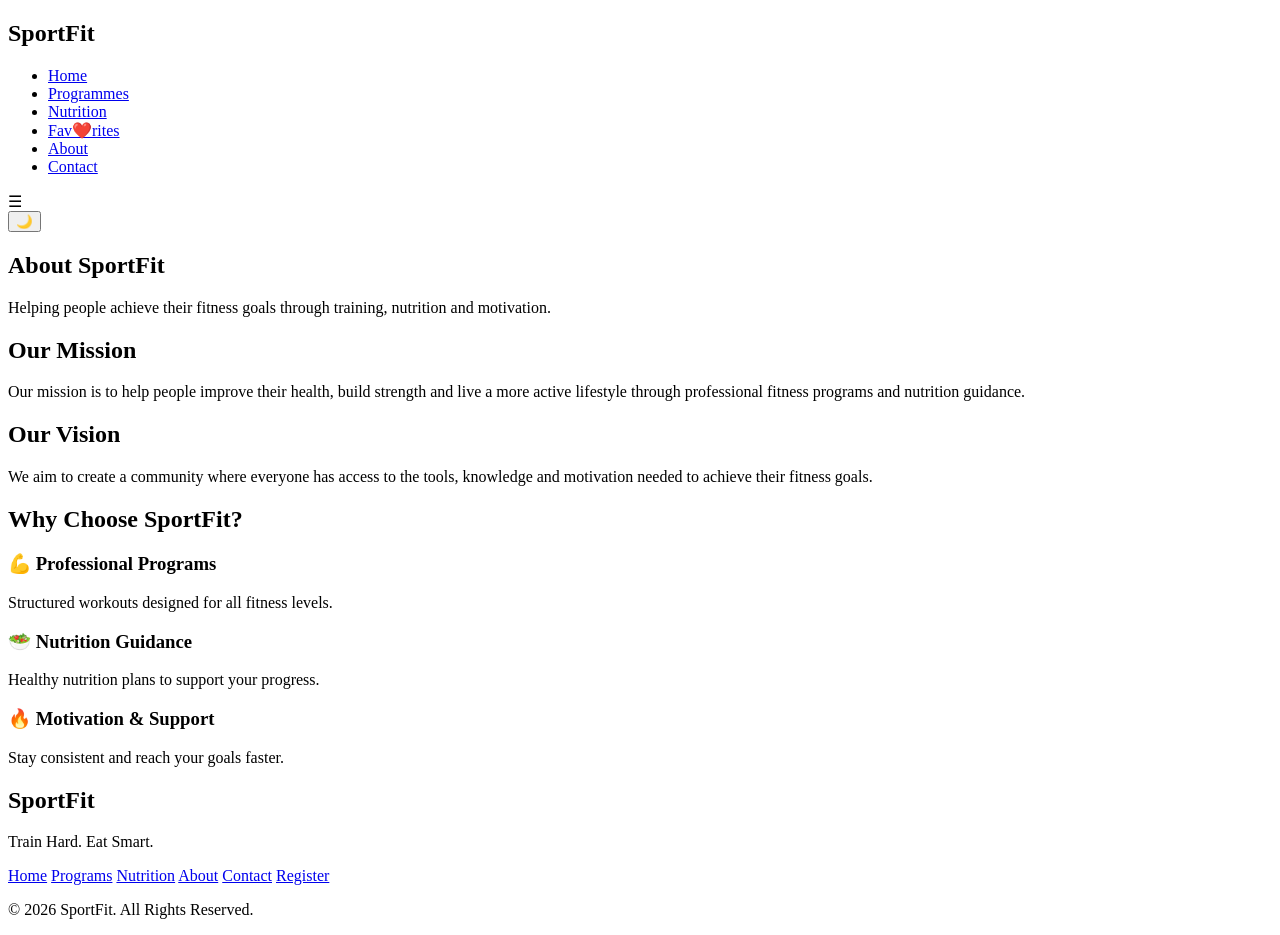
==== about.html @ 79e94fca "Add files via upload" ====
<!DOCTYPE html>
<html lang="en">
<head>
  <meta charset="UTF-8" />
  <meta name="viewport" content="width=device-width, initial-scale=1.0"/>
  <title>SportFit Hub</title>

  <link rel="stylesheet" href="css/style.css">
  <link rel="stylesheet" href="/css/about.css">
</head>
<body>

  <!-- NAVBAR -->
  <header>
  <nav class="navbar">

  <h1 class="logo">SportFit</h1>

  <ul class="nav-links">
    <li><a href="index.html">Home</a></li>
    <li><a href="programmes.html">Programmes</a></li>
    <li><a href="nutrition.html">Nutrition</a></li>
    <li><a href="favorites.html"> Fav❤️rites</a></li>
     <li><a href="about.html">About</a></li>
     <li><a href="contact.html">Contact</a></li>
  </ul>

  <div class="menu-toggle">
    ☰
  </div>
  <button id="themeBtn">
  🌙
</button>

</nav>
  </header>
  <!-- HERO -->

<section class="about-hero">

    <div class="hero-content">

        <h1>About SportFit</h1>

        <p>
            Helping people achieve their fitness goals
            through training, nutrition and motivation.
        </p>

    </div>

</section>

<!-- MISSION -->

<section class="mission">

    <h2>Our Mission</h2>

    <p>
        Our mission is to help people improve their health,
        build strength and live a more active lifestyle through
        professional fitness programs and nutrition guidance.
    </p>

</section>

<!-- VISION -->

<section class="vision">

    <h2>Our Vision</h2>

    <p>
        We aim to create a community where everyone has access
        to the tools, knowledge and motivation needed to achieve
        their fitness goals.
    </p>

</section>

<!-- WHY CHOOSE US -->

<section class="why-us">

    <h2>Why Choose SportFit?</h2>

    <div class="cards-container">

        <div class="card">
            <h3>💪 Professional Programs</h3>
            <p>
                Structured workouts designed for all fitness levels.
            </p>
        </div>

        <div class="card">
            <h3>🥗 Nutrition Guidance</h3>
            <p>
                Healthy nutrition plans to support your progress.
            </p>
        </div>

        <div class="card">
            <h3>🔥 Motivation & Support</h3>
            <p>
                Stay consistent and reach your goals faster.
            </p>
        </div>

    </div>

</section>
<script src="js/theme.js"></script>

<footer>

    <h2>SportFit</h2>

    <p>Train Hard. Eat Smart.</p>

    <div class="footer-links">

        <a href="index.html">Home</a>
        <a href="programmes.html">Programs</a>
        <a href="nutrition.html">Nutrition</a>
        <a href="about.html">About</a>
        <a href="contact.html">Contact</a>
        <a href="register.html">Register</a>

    </div>

    <p class="copyright">
        © 2026 SportFit. All Rights Reserved.
    </p>

</footer>
</body>
</html>
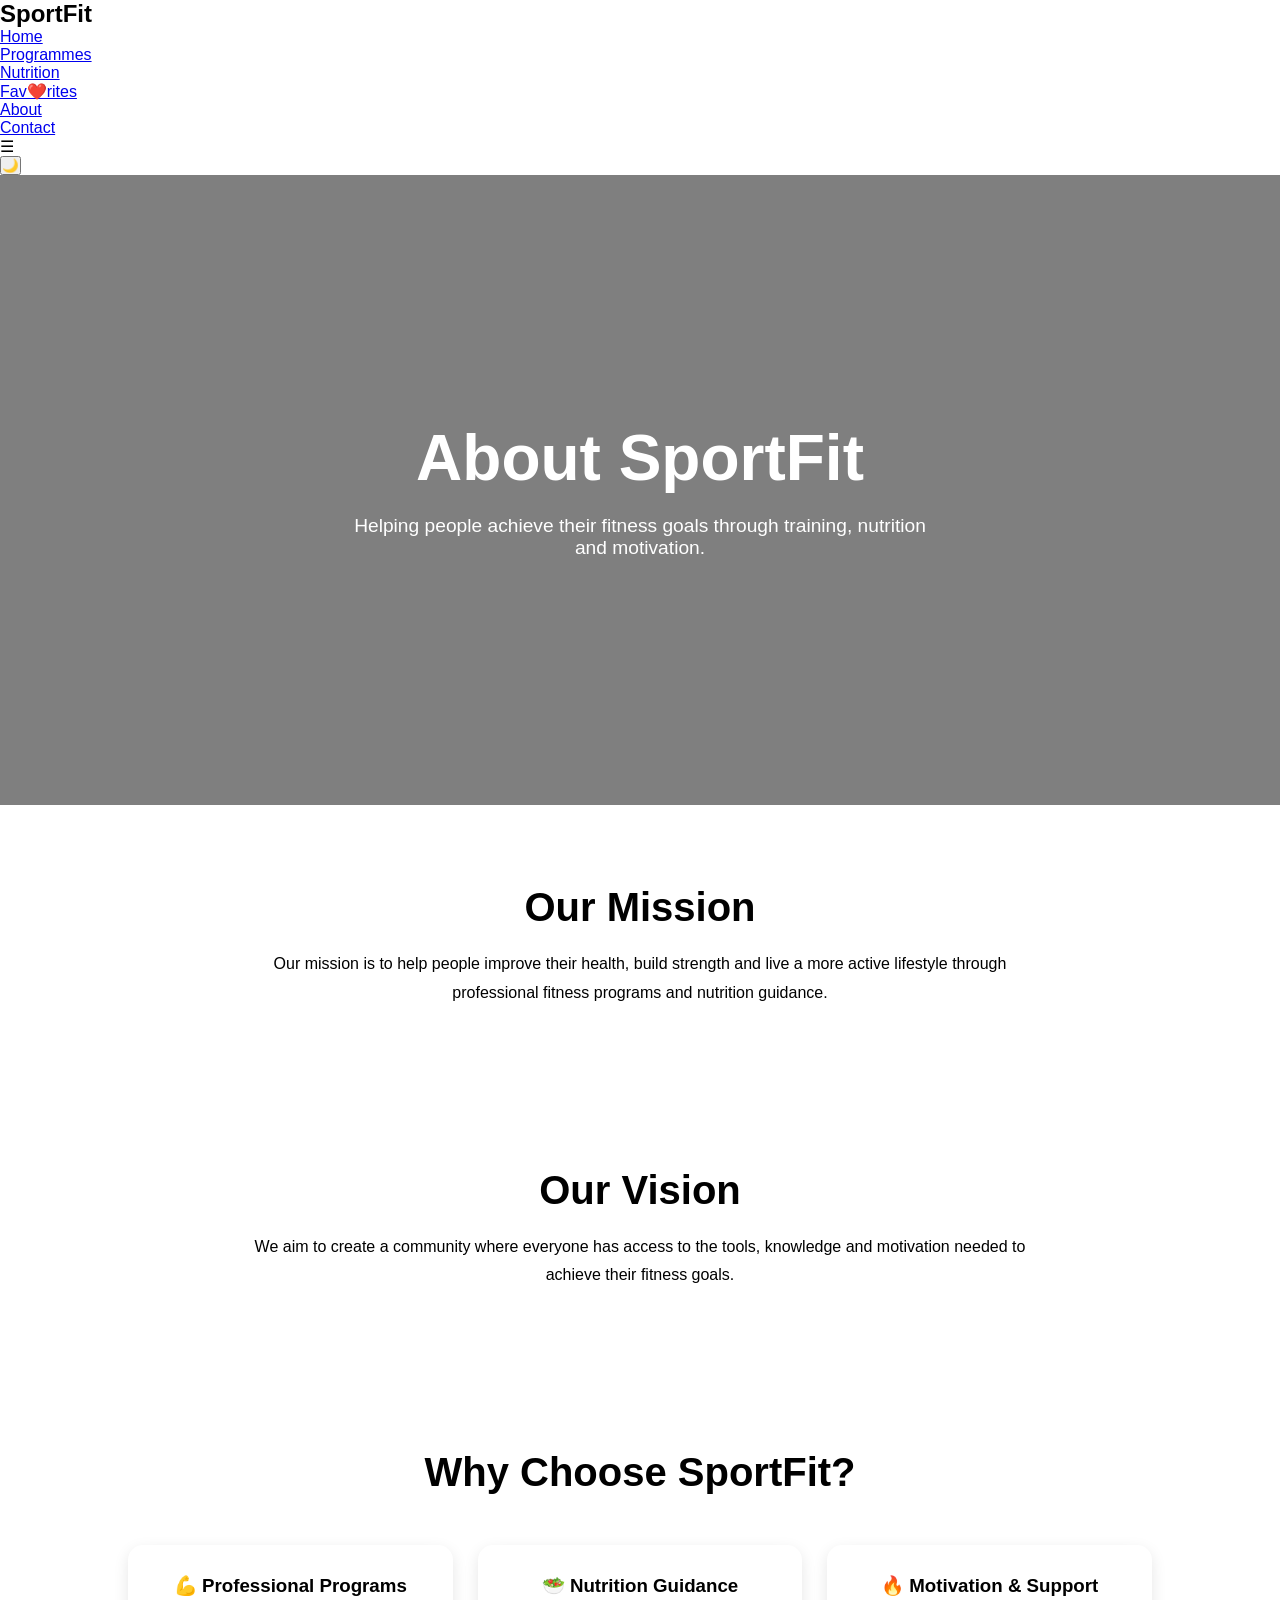
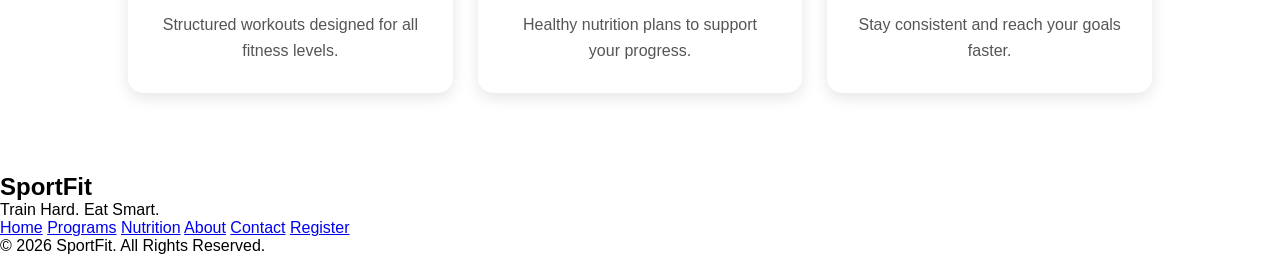
==== commit ee6511b6: "Fix HTML formatting and structure in about.html" ====
--- a/about.html
+++ b/about.html
@@ -6,7 +6,7 @@
   <title>SportFit Hub</title>
 
   <link rel="stylesheet" href="css/style.css">
-  <link rel="stylesheet" href="/css/about.css">
+  <link rel="stylesheet" href="about.css">
 </head>
 <body>
 
@@ -136,4 +136,4 @@
 
 </footer>
 </body>
-</html>+</html>
--- a/about.css
+++ b/about.css
@@ -0,0 +1,120 @@
+*{
+    margin:0;
+    padding:0;
+    box-sizing:border-box;
+    font-family:Arial, Helvetica, sans-serif;
+}
+
+/* HERO */
+
+.about-hero{
+    height:70vh;
+
+    background:
+    linear-gradient(rgba(0,0,0,.5),rgba(0,0,0,.5)),
+    url("https://images.unsplash.com/photo-1517836357463-d25dfeac3438");
+
+    background-size:cover;
+    background-position:center;
+
+    display:flex;
+    justify-content:center;
+    align-items:center;
+
+    text-align:center;
+    color:white;
+}
+
+.hero-content h1{
+    font-size:4rem;
+    margin-bottom:20px;
+}
+
+.hero-content p{
+    max-width:600px;
+    margin:auto;
+    font-size:1.2rem;
+}
+
+/* MISSION */
+
+.mission{
+    padding:80px 10%;
+    text-align:center;
+}
+
+.mission h2{
+    font-size:2.5rem;
+    margin-bottom:20px;
+}
+
+.mission p{
+    max-width:800px;
+    margin:auto;
+    line-height:1.8;
+}
+
+/* VISION */
+
+.vision{
+    padding:80px 10%;
+    text-align:center;
+
+    background:var(--bg-color);
+}
+
+.vision h2{
+    font-size:2.5rem;
+    margin-bottom:20px;
+}
+
+.vision p{
+    max-width:800px;
+    margin:auto;
+    line-height:1.8;
+}
+
+/* WHY US */
+
+.why-us{
+    padding:80px 10%;
+}
+
+.why-us h2{
+    text-align:center;
+    font-size:2.5rem;
+    margin-bottom:50px;
+}
+
+.cards-container{
+    display:grid;
+    grid-template-columns:repeat(auto-fit,minmax(250px,1fr));
+    gap:25px;
+}
+
+.card{
+   background:var(--bg-color);
+
+    padding:30px;
+
+    border-radius:15px;
+
+    text-align:center;
+
+    box-shadow:0 5px 15px rgba(0,0,0,.1);
+
+    transition:.3s;
+}
+
+.card:hover{
+    transform:translateY(-10px);
+}
+
+.card h3{
+    margin-bottom:15px;
+}
+
+.card p{
+    color:#555;
+    line-height:1.6;
+}
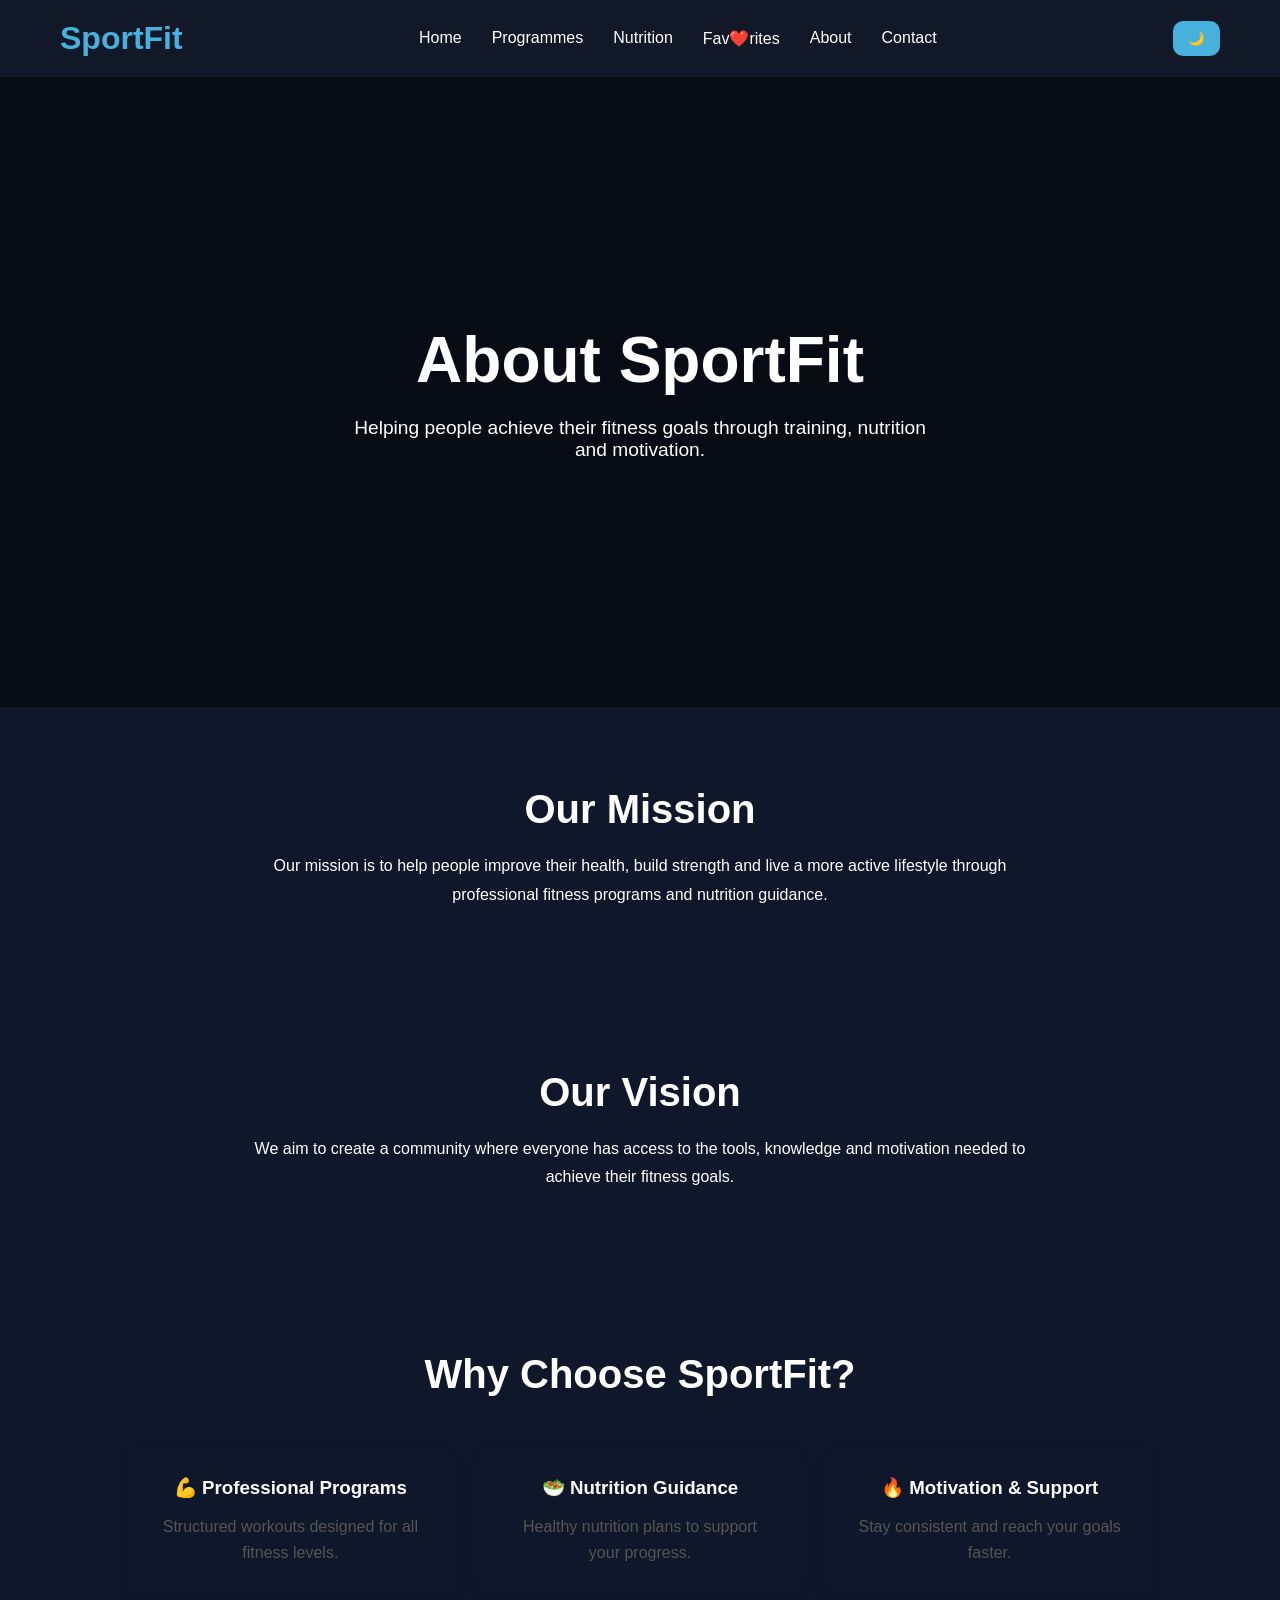
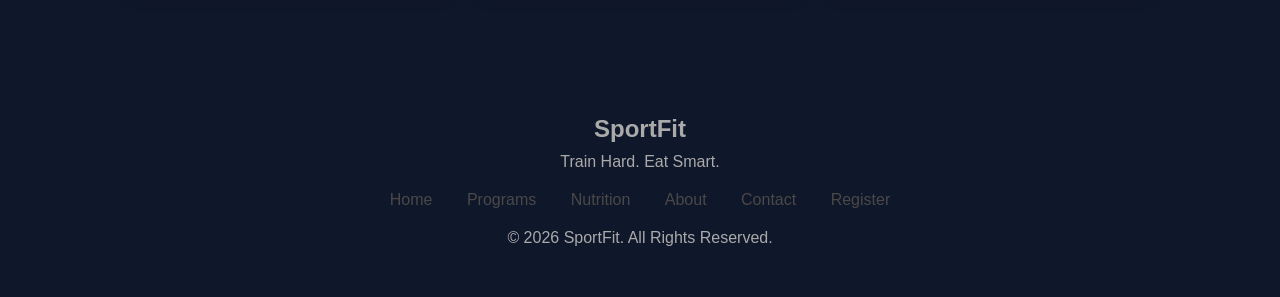
==== commit f0c12588: "Update about.html" ====
--- a/about.html
+++ b/about.html
@@ -5,7 +5,7 @@
   <meta name="viewport" content="width=device-width, initial-scale=1.0"/>
   <title>SportFit Hub</title>
 
-  <link rel="stylesheet" href="css/style.css">
+  <link rel="stylesheet" href="style.css">
   <link rel="stylesheet" href="about.css">
 </head>
 <body>
--- a/style.css
+++ b/style.css
@@ -0,0 +1,591 @@
+*{
+  margin:0;
+  padding:0;
+  box-sizing:border-box;
+  font-family:Arial, Helvetica, sans-serif;
+}
+
+:root{
+
+  --bg-color:#0f172a;
+
+  --text-color:white;
+
+  --nav-color:#111827;
+
+  --card-color:#1e293b;
+
+  --primary-color:#47b0dd;
+
+}
+.light{
+
+  --bg-color:white;
+
+  --text-color:#3265dd;
+
+  --nav-color:#ffffff;
+
+  --card-color:#f7f9fa;
+
+  --primary-color:#1aa8f0;
+
+}
+body{
+
+  background:var(--bg-color);
+
+  color:var(--text-color);
+
+  transition:0.3s;
+
+}
+/* NAVBAR */
+
+.navbar{
+  display:flex;
+  justify-content:space-between;
+  align-items:center;
+
+  padding:20px 60px;
+
+ background:var(--nav-color);
+}
+
+.logo{
+  color:var(--primary-color);
+  font-size:32px;
+}
+
+.nav-links{
+  display:flex;
+  list-style:none;
+  gap:30px;
+}
+
+.nav-links a{
+  text-decoration:none;
+  color:var(--text-color);
+  transition:0.3s;
+}
+
+.nav-links a:hover{
+  color:var(--primary-color);
+}
+
+/* HERO */
+
+.hero{
+  height:90vh;
+
+  display:flex;
+  align-items:center;
+  padding:60px;
+
+  background:
+  linear-gradient(rgba(0,0,0,0.6),
+  rgba(0,0,0,0.7)),
+  url("https://images.unsplash.com/photo-1517836357463-d25dfeac3438");
+
+  background-size:cover;
+  background-position:center;
+}
+
+.hero-text{
+  max-width:600px;
+}
+
+.hero-text h2{
+  font-size:70px;
+  margin-bottom:20px;
+}
+
+.hero-text p{
+  font-size:20px;
+  line-height:1.7;
+  margin-bottom:30px;
+}
+
+.btn{
+  padding:15px 35px;
+  border:none;
+  background:var(--primary-color);
+  color:white;
+
+  font-size:18px;
+  border-radius:10px;
+
+  cursor:pointer;
+  transition:0.3s;
+}
+
+.btn:hover{
+  background:#0ea5e9;
+  transform:scale(1.05);
+}
+
+/* PROGRAMMES */
+
+.programmes{
+  padding:100px 60px;
+}
+
+.section-title{
+  text-align:center;
+  font-size:45px;
+  margin-bottom:60px;
+
+  color:var(--primary-color);
+}
+
+.cards{
+  display:grid;
+
+  grid-template-columns:
+  repeat(auto-fit,minmax(300px,1fr));
+
+  gap:30px;
+}
+
+.card{
+  background:var(--card-color);
+
+  border-radius:20px;
+
+  overflow:hidden;
+
+  transition:0.3s;
+
+  box-shadow:0 10px 25px rgba(0,0,0,0.3);
+  opacity:1;
+
+transform:translateY(0);
+
+}
+
+.card:hover{
+  transform:translateY(-10px);
+}
+.card:hover img{
+  transform:scale(1.08);
+}
+
+.card img{
+  transition:.4s;
+}
+.card img{
+  width:100%;
+  height:250px;
+
+  object-fit:cover;
+}
+
+.card-content{
+  padding:25px;
+}
+
+.card-content h3{
+  font-size:26px;
+  font-weight:700;
+
+  margin-bottom:15px;
+
+  color:var(--primary-color);
+}
+.card-content p{
+  line-height:1.7;
+  margin-bottom:20px;
+
+  color:#274466;
+}
+
+.card-btn{
+  display:inline-block;
+
+  padding:12px 24px;
+
+  text-decoration:none;
+
+  border-radius:12px;
+
+  background:linear-gradient(
+    135deg,
+    #38bdf8,
+    #0ea5e9
+  );
+
+  color:white;
+
+  font-weight:600;
+
+  transition:.3s;
+}
+
+.card-btn:hover{
+  transform:translateY(-3px);
+
+  box-shadow:
+  0 10px 20px rgba(14,165,233,.35);
+}
+
+.card-btn:hover{
+  background:#0ea5e9;
+}
+
+/* CARD ACTIONS */
+
+.card-actions{
+  display:flex;
+  justify-content:space-between;
+  align-items:center;
+}
+
+
+
+
+
+/* SEARCH */
+
+.search-box{
+
+  display:flex;
+
+  justify-content:center;
+
+  margin-bottom:50px;
+
+}
+
+.search-box input{
+
+  width:450px;
+  max-width:90%;
+
+  padding:16px 20px;
+
+  border-radius:50px;
+
+  box-shadow:
+  0 5px 20px rgba(0,0,0,.15);
+
+}
+/* MOBILE MENU */
+
+.menu-toggle{
+  display:none;
+
+  font-size:32px;
+  cursor:pointer;
+}
+
+/* RESPONSIVE */
+
+@media(max-width:768px){
+
+  .navbar{
+    padding:20px;
+  }
+
+  .menu-toggle{
+    display:block;
+  }
+
+  .nav-links{
+
+    position:absolute;
+
+    top:80px;
+    right:0;
+
+    width:250px;
+
+    background:#111827;
+
+    flex-direction:column;
+
+    padding:30px;
+
+    display:none;
+  }
+
+  .nav-links.active{
+    display:flex;
+  }
+
+  .hero{
+    padding:20px;
+    text-align:center;
+  }
+
+  .hero-text h2{
+    font-size:45px;
+  }
+
+  .hero-text p{
+    font-size:18px;
+  }
+
+  .programmes{
+    padding:60px 20px;
+  }
+
+}
+
+/* THEME BUTTON */
+
+#themeBtn{
+
+  padding:10px 15px;
+
+  border:none;
+
+  border-radius:10px;
+
+  cursor:pointer;
+
+  background:var(--primary-color);
+
+  color:white;
+
+}
+
+/* BMI SECTION */
+
+.bmi-section{
+
+  padding:100px 20px;
+
+}
+
+.bmi-box{
+
+  max-width:400px;
+
+  margin:auto;
+
+  background:var(--card-color);
+
+  padding:40px;
+
+  border-radius:20px;
+
+  display:flex;
+
+  flex-direction:column;
+
+  gap:20px;
+
+  box-shadow:0 10px 25px rgba(0,0,0,0.3);
+
+}
+
+.bmi-box input{
+
+  padding:15px;
+
+  border:none;
+
+  border-radius:10px;
+
+  outline:none;
+
+  font-size:16px;
+
+  background:var(--bg-color);
+
+  color:var(--text-color);
+
+}
+
+#bmiBtn{
+
+  padding:15px;
+
+  border:none;
+
+  border-radius:10px;
+
+  cursor:pointer;
+
+  background:var(--primary-color);
+
+  color:white;
+
+  font-size:16px;
+
+  transition:0.3s;
+
+}
+
+#bmiBtn:hover{
+
+  transform:scale(1.03);
+
+}
+
+#result{
+
+  text-align:center;
+
+  font-size:28px;
+
+}
+.calories-section{
+  padding:100px 20px;
+}
+
+.calories-box{
+  max-width:400px;
+
+  margin:auto;
+
+  background:var(--card-color);
+
+  padding:40px;
+
+  border-radius:20px;
+
+  display:flex;
+  flex-direction:column;
+
+  gap:20px;
+
+  box-shadow:0 10px 25px rgba(0,0,0,.3);
+}
+
+.calories-box input,
+.calories-box select{
+  padding:15px;
+
+  border:none;
+
+  border-radius:10px;
+
+  background:var(--bg-color);
+
+  color:var(--text-color);
+}
+
+#caloriesBtn{
+  padding:15px;
+
+  border:none;
+
+  border-radius:10px;
+
+  cursor:pointer;
+
+  background:var(--primary-color);
+
+  color:white;
+}
+
+.remove-btn{
+
+  margin-top: 15px;
+
+  padding: 10px 20px;
+
+  background: crimson;
+
+  color: white;
+
+  border: none;
+  border-radius: 8px;
+
+  cursor: pointer;
+
+  font-weight: 600;
+
+  transition: 0.3s;
+}
+
+.remove-btn:hover{
+
+  opacity: 0.9;
+
+  transform: scale(1.05);
+
+}
+
+footer{
+     background:var(--bg-color);
+
+  color:var(--text-color);
+
+    text-align:center;
+
+    padding:40px 10%;
+}
+
+footer h2{
+    margin-bottom:10px;
+    
+    color:#aaa;
+}
+footer p{
+    margin-bottom:10px;
+    
+    color:#aaa;
+}
+
+.footer-links{
+    margin:20px 0;
+    
+}
+
+.footer-links a{
+    color:rgb(75, 72, 72);
+    text-decoration:none;
+
+    margin:0 15px;
+}
+
+.footer-links a:hover{
+    color:#519aa7;
+}
+
+.copyright{
+    margin-top:20px;
+    color:#aaa;
+}
+/* ================= REGISTER ================= */
+
+.register{
+  max-width:450px;
+  margin:60px auto;
+  background:#fff;
+  padding:30px;
+  border-radius:12px;
+  box-shadow:0 5px 15px rgba(0,0,0,.1);
+}
+
+.register h1{
+  text-align:center;
+  margin-bottom:20px;
+}
+
+#registerForm{
+  display:flex;
+  flex-direction:column;
+  gap:15px;
+}
+
+#registerForm input{
+  padding:12px;
+  border:1px solid #ccc;
+  border-radius:8px;
+}
+
+#registerForm button{
+  padding:12px;
+  border:none;
+  border-radius:8px;
+  background:#2563eb;
+  color:white;
+  cursor:pointer;
+}
+
+#registerForm button:hover{
+  opacity:.9;
+}
